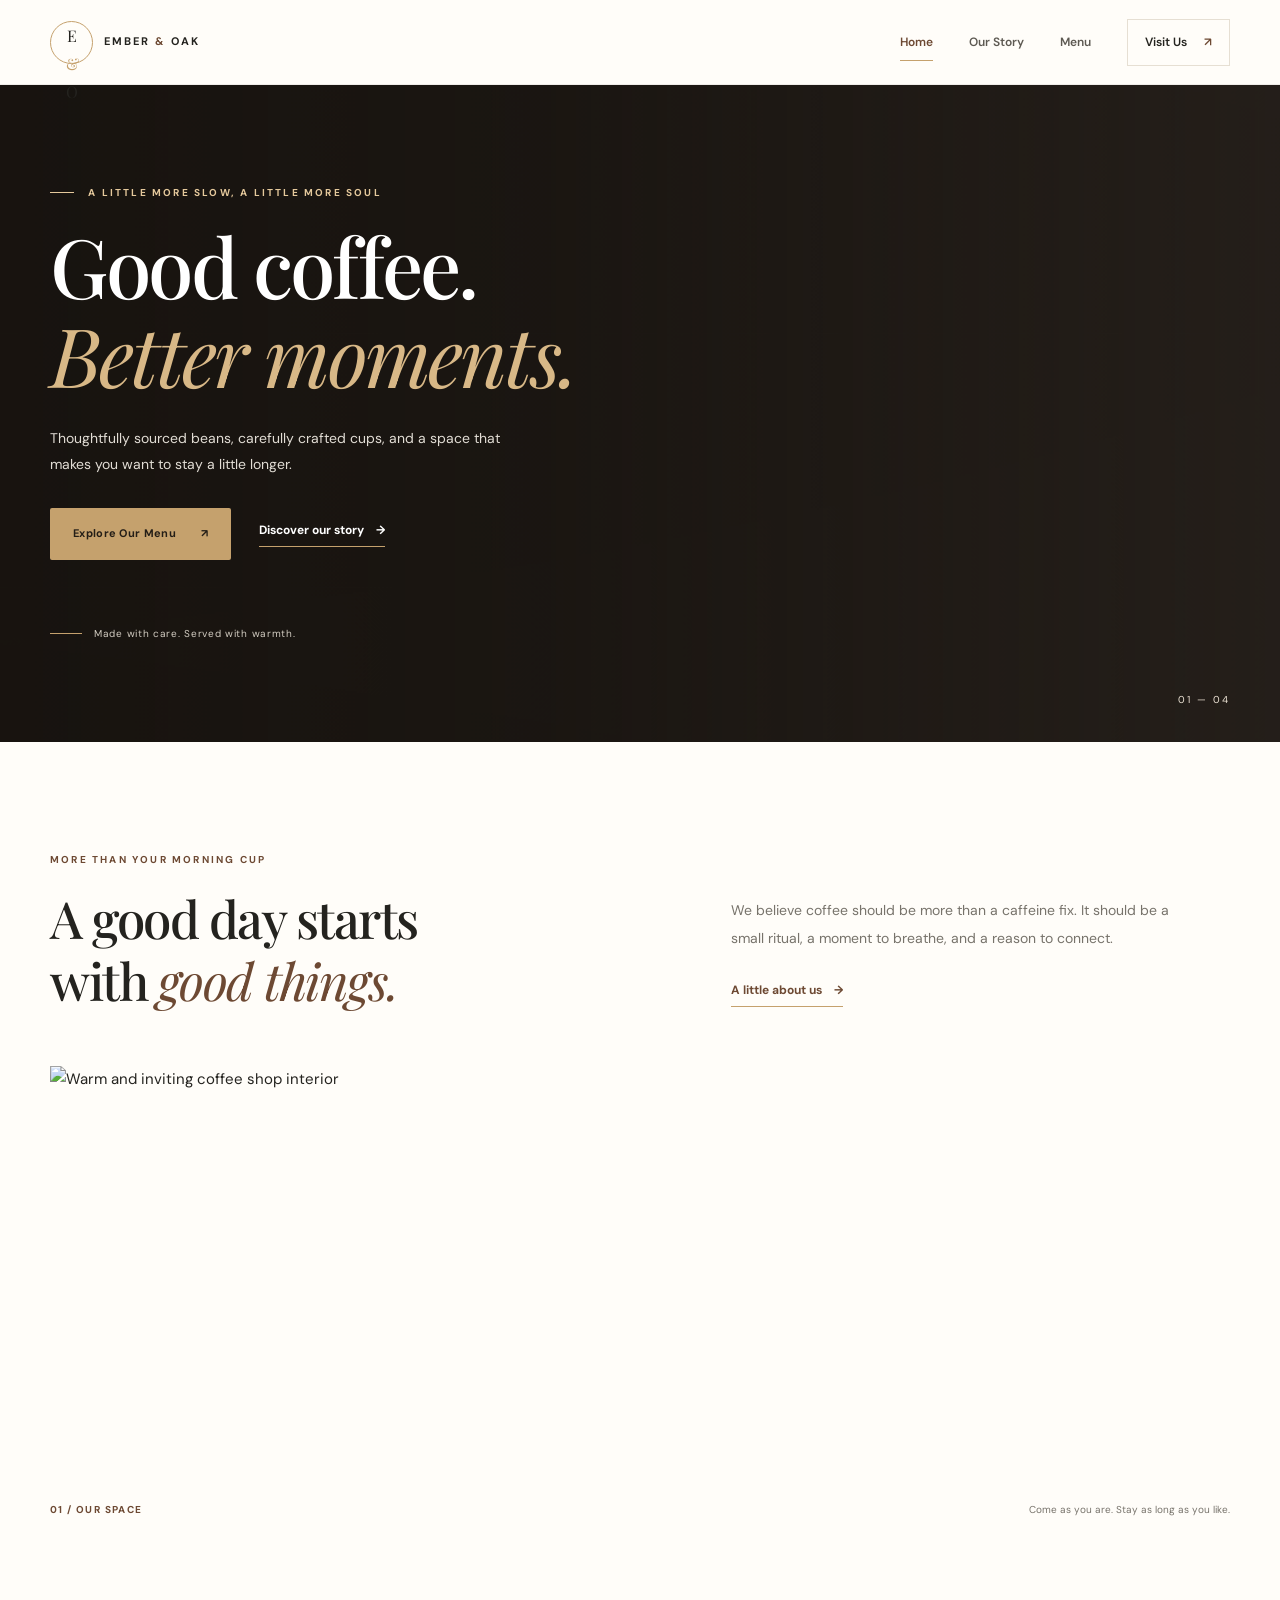
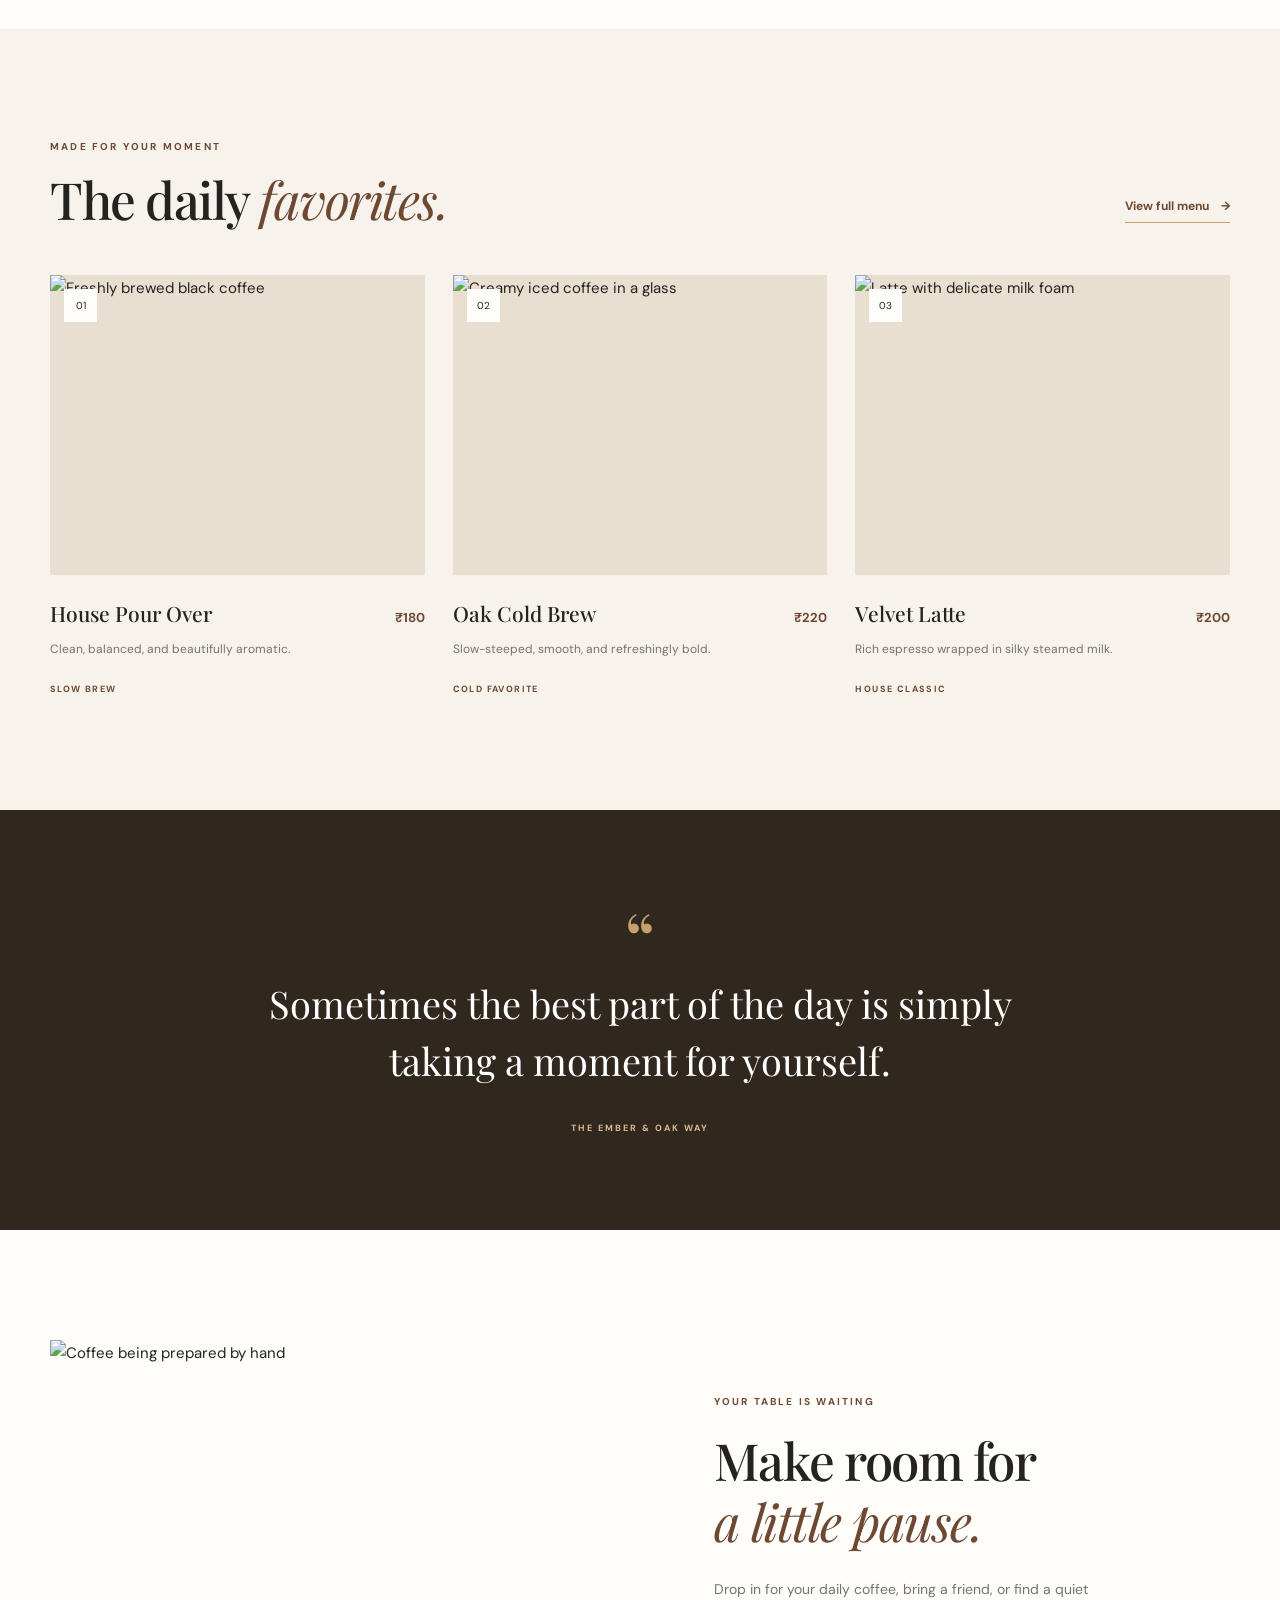
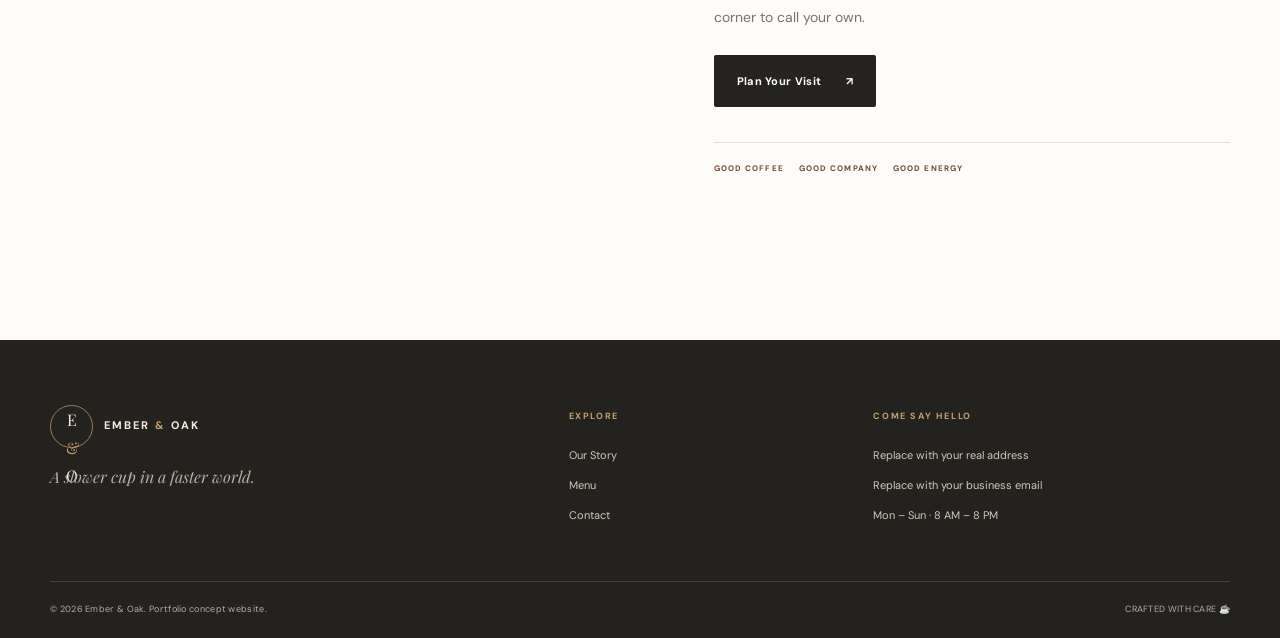
==== index.html @ 8f8582ab "Add files via upload" ====
<!DOCTYPE html>
<html lang="en">
<head>
  <meta charset="UTF-8">
  <meta name="viewport" content="width=device-width, initial-scale=1.0">
  <meta name="description" content="Discover Ember & Oak, a premium coffee experience built around carefully sourced beans, handcrafted drinks, and slow mornings.">
  <title>Ember & Oak | Coffee, Crafted Slowly</title>
  <link rel="preconnect" href="https://fonts.googleapis.com">
  <link rel="preconnect" href="https://fonts.gstatic.com" crossorigin>
  <link href="https://fonts.googleapis.com/css2?family=DM+Sans:wght@400;500;600;700&family=Playfair+Display:wght@400;500;600;700&display=swap" rel="stylesheet">
  <link rel="stylesheet" href="css/style.css">
  <script src="js/script.js" defer></script>
</head>
<body>
  <header class="site-header">
    <div class="container nav-wrap">
      <a class="logo" href="index.html"><span class="logo-mark">E<span>&</span>O</span><span class="logo-name">EMBER <span>&</span> OAK</span></a>
      <button class="menu-toggle" aria-label="Open navigation" aria-expanded="false"><span></span><span></span><span></span></button>
      <nav class="site-nav" aria-label="Main navigation">
        <a class="active" href="index.html">Home</a>
        <a href="about.html">Our Story</a>
        <a href="menu.html">Menu</a>
        <a class="nav-cta" href="contact.html">Visit Us <span>↗</span></a>
      </nav>
    </div>
  </header>

  <main>
    <section class="hero">
      <div class="hero-image"></div>
      <div class="container hero-content">
        <p class="eyebrow light-eyebrow"><span></span> A LITTLE MORE SLOW, A LITTLE MORE SOUL</p>
        <h1>Good coffee.<br><em>Better moments.</em></h1>
        <p class="hero-copy">Thoughtfully sourced beans, carefully crafted cups, and a space that makes you want to stay a little longer.</p>
        <div class="hero-actions">
          <a class="btn btn-primary" href="menu.html">Explore Our Menu <span>↗</span></a>
          <a class="text-link light-link" href="about.html">Discover our story <span>→</span></a>
        </div>
        <div class="hero-note"><span class="note-line"></span><span>Made with care. Served with warmth.</span></div>
      </div>
      <div class="hero-index">01 — 04</div>
    </section>

    <section class="intro-section section-space">
      <div class="container intro-grid">
        <div>
          <p class="eyebrow">MORE THAN YOUR MORNING CUP</p>
          <h2 class="section-title">A good day starts<br>with <em>good things.</em></h2>
        </div>
        <div class="intro-text">
          <p>We believe coffee should be more than a caffeine fix. It should be a small ritual, a moment to breathe, and a reason to connect.</p>
          <a class="text-link" href="about.html">A little about us <span>→</span></a>
        </div>
      </div>
      <div class="container intro-image-wrap">
        <img src="https://images.unsplash.com/photo-1445116572660-236099ec97a0?auto=format&fit=crop&w=1800&q=85" alt="Warm and inviting coffee shop interior" loading="lazy">
        <div class="image-caption"><span>01 / OUR SPACE</span><span>Come as you are. Stay as long as you like.</span></div>
      </div>
    </section>

    <section class="featured-section section-space">
      <div class="container">
        <div class="section-heading">
          <div><p class="eyebrow">MADE FOR YOUR MOMENT</p><h2 class="section-title">The daily <em>favorites.</em></h2></div>
          <a class="text-link" href="menu.html">View full menu <span>→</span></a>
        </div>
        <div class="product-grid">
          <article class="product-card">
            <div class="product-image"><img src="https://images.unsplash.com/photo-1510707577719-ae7c14805e3a?auto=format&fit=crop&w=900&q=85" alt="Freshly brewed black coffee" loading="lazy"><span class="product-number">01</span></div>
            <div class="product-meta"><h3>House Pour Over</h3><span>₹180</span></div>
            <p>Clean, balanced, and beautifully aromatic.</p>
            <span class="product-tag">SLOW BREW</span>
          </article>
          <article class="product-card">
            <div class="product-image"><img src="https://images.unsplash.com/photo-1461023058943-07fcbe16d735?auto=format&fit=crop&w=900&q=85" alt="Creamy iced coffee in a glass" loading="lazy"><span class="product-number">02</span></div>
            <div class="product-meta"><h3>Oak Cold Brew</h3><span>₹220</span></div>
            <p>Slow-steeped, smooth, and refreshingly bold.</p>
            <span class="product-tag">COLD FAVORITE</span>
          </article>
          <article class="product-card">
            <div class="product-image"><img src="https://images.unsplash.com/photo-1570968915860-54d5c301fa9f?auto=format&fit=crop&w=900&q=85" alt="Latte with delicate milk foam" loading="lazy"><span class="product-number">03</span></div>
            <div class="product-meta"><h3>Velvet Latte</h3><span>₹200</span></div>
            <p>Rich espresso wrapped in silky steamed milk.</p>
            <span class="product-tag">HOUSE CLASSIC</span>
          </article>
        </div>
      </div>
    </section>

    <section class="quote-section">
      <div class="container quote-inner">
        <span class="quote-mark">“</span>
        <p>Sometimes the best part of the day is simply taking a moment for yourself.</p>
        <span class="quote-credit">THE EMBER & OAK WAY</span>
      </div>
    </section>

    <section class="visit-section section-space">
      <div class="container visit-grid">
        <div class="visit-photo"><img src="https://images.unsplash.com/photo-1495474472287-4d71bcdd2085?auto=format&fit=crop&w=1200&q=85" alt="Coffee being prepared by hand" loading="lazy"></div>
        <div class="visit-content">
          <p class="eyebrow">YOUR TABLE IS WAITING</p>
          <h2 class="section-title">Make room for<br><em>a little pause.</em></h2>
          <p>Drop in for your daily coffee, bring a friend, or find a quiet corner to call your own.</p>
          <a class="btn btn-dark" href="contact.html">Plan Your Visit <span>↗</span></a>
          <div class="visit-detail"><span>GOOD COFFEE</span><span>GOOD COMPANY</span><span>GOOD ENERGY</span></div>
        </div>
      </div>
    </section>
  </main>

  <footer class="site-footer">
    <div class="container footer-main">
      <div><a class="logo footer-logo" href="index.html"><span class="logo-mark">E<span>&</span>O</span><span class="logo-name">EMBER <span>&</span> OAK</span></a><p class="footer-tagline">A slower cup in a faster world.</p></div>
      <div class="footer-links"><h4>EXPLORE</h4><a href="about.html">Our Story</a><a href="menu.html">Menu</a><a href="contact.html">Contact</a></div>
      <div class="footer-links"><h4>COME SAY HELLO</h4><p>Replace with your real address</p><p>Replace with your business email</p><p>Mon – Sun · 8 AM – 8 PM</p></div>
    </div>
    <div class="container footer-bottom"><span>© <span class="current-year">2026</span> Ember & Oak. Portfolio concept website.</span><span>CRAFTED WITH CARE ☕</span></div>
  </footer>
</body>
</html>
---- css/style.css ----
/* =========================================
   EMBER & OAK - SHARED DESIGN SYSTEM
   ========================================= */

:root {
  --cream: #f7f3ec;
  --paper: #fffdf9;
  --dark: #24231f;
  --brown: #6d4933;
  --brown-dark: #493326;
  --gold: #c5a16d;
  --muted: #77736b;
  --line: #e6dfd3;
  --serif: "Playfair Display", Georgia, serif;
  --sans: "DM Sans", Arial, sans-serif;
  --container: 1180px;
  --radius: 4px;
}

* { box-sizing: border-box; }
html { scroll-behavior: smooth; scroll-padding-top: 90px; }
body {
  margin: 0;
  background: var(--paper);
  color: var(--dark);
  font-family: var(--sans);
  font-size: 15px;
  line-height: 1.75;
  -webkit-font-smoothing: antialiased;
}
body, button, input, textarea, select { font-family: var(--sans); }
img { display: block; width: 100%; height: auto; }
a { color: inherit; text-decoration: none; }
button, input, textarea, select { font: inherit; }
button, a { -webkit-tap-highlight-color: transparent; }
button { cursor: pointer; }
::selection { background: #dfc9a8; color: var(--dark); }

.container { width: min(var(--container), calc(100% - 64px)); margin-inline: auto; }
.section-space { padding-block: 110px; }
.eyebrow {
  margin: 0 0 20px;
  color: var(--brown);
  font-size: 10px;
  font-weight: 700;
  letter-spacing: 2.2px;
  line-height: 1.6;
}
.eyebrow span {
  display: inline-block;
  width: 24px;
  height: 1px;
  margin: 0 10px 3px 0;
  background: currentColor;
}
.light-eyebrow { color: #e5c99c; }
.section-title {
  margin: 0;
  font-family: var(--serif);
  font-size: clamp(34px, 4vw, 54px);
  font-weight: 500;
  letter-spacing: -1.5px;
  line-height: 1.2;
}
.section-title em, h1 em, h2 em { color: var(--brown); font-weight: 400; }
.text-link {
  display: inline-flex;
  align-items: center;
  gap: 12px;
  padding-bottom: 5px;
  border-bottom: 1px solid var(--gold);
  color: var(--brown);
  font-size: 12px;
  font-weight: 700;
  transition: gap .25s ease, color .25s ease;
}
.text-link:hover { gap: 18px; color: var(--dark); }
.light-link { color: #fff; border-color: var(--gold); }

.btn {
  min-height: 52px;
  display: inline-flex;
  align-items: center;
  justify-content: center;
  gap: 25px;
  padding: 14px 22px;
  border: 1px solid transparent;
  border-radius: 2px;
  font-size: 11px;
  font-weight: 700;
  letter-spacing: .3px;
  transition: background .25s ease, color .25s ease, transform .25s ease;
}
.btn:hover { transform: translateY(-2px); }
.btn-primary { background: var(--gold); color: #241e17; }
.btn-primary:hover { background: #d5b887; }
.btn-dark { background: var(--dark); color: white; }
.btn-dark:hover { background: var(--brown); }

/* Header and navigation */
.site-header {
  position: relative;
  z-index: 20;
  background: var(--paper);
  border-bottom: 1px solid rgba(50, 40, 30, .08);
}
.nav-wrap { min-height: 84px; display: flex; align-items: center; justify-content: space-between; gap: 30px; }
.logo { display: inline-flex; align-items: center; gap: 11px; flex-shrink: 0; }
.logo-mark {
  width: 43px;
  height: 43px;
  display: grid;
  place-items: center;
  border: 1px solid var(--gold);
  border-radius: 50%;
  font-family: var(--serif);
  font-size: 16px;
  letter-spacing: -1px;
}
.logo-mark span { color: var(--gold); }
.logo-name { font-size: 11px; font-weight: 700; letter-spacing: 2px; }
.logo-name span { color: var(--brown); }
.site-nav { display: flex; align-items: center; gap: 36px; }
.site-nav > a {
  position: relative;
  padding: 8px 0;
  color: #5d5952;
  font-size: 12px;
  font-weight: 600;
  transition: color .2s ease;
}
.site-nav > a:not(.nav-cta)::after {
  position: absolute;
  right: 0;
  bottom: 0;
  left: 0;
  height: 1px;
  background: var(--gold);
  content: "";
  transform: scaleX(0);
  transform-origin: left;
  transition: transform .25s ease;
}
.site-nav > a:hover, .site-nav > a.active { color: var(--brown); }
.site-nav > a:hover::after, .site-nav > a.active::after { transform: scaleX(1); }
.site-nav .nav-cta {
  padding: 12px 17px;
  border: 1px solid var(--line);
  color: var(--dark);
}
.nav-cta span { margin-left: 14px; color: var(--brown); }
.site-nav .nav-cta:hover { border-color: var(--gold); background: var(--cream); }
.menu-toggle { display: none; }

/* Home hero */
.hero {
  position: relative;
  min-height: 650px;
  display: flex;
  align-items: center;
  overflow: hidden;
  background: #27211c;
  color: white;
}
.hero-image {
  position: absolute;
  inset: 0;
  background-image: linear-gradient(90deg, rgba(22, 18, 14, .88) 0%, rgba(22, 18, 14, .70) 43%, rgba(22, 18, 14, .12) 100%), url("https://images.unsplash.com/photo-1442512595331-e89e73853f31?auto=format&fit=crop&w=2000&q=90");
  background-position: center, center 52%;
  background-size: cover;
  transform: scale(1.02);
  animation: heroReveal 1.2s ease both;
}
.hero-content { position: relative; z-index: 1; padding-block: 100px; animation: contentReveal .8s .1s ease both; }
.hero h1, .page-hero h1, .menu-page-hero h1, .contact-hero h1 {
  margin: 0;
  font-family: var(--serif);
  font-size: clamp(48px, 6.6vw, 82px);
  font-weight: 500;
  letter-spacing: -2.8px;
  line-height: 1.09;
}
.hero h1 em, .page-hero h1 em { color: #d8b887; }
.hero-copy { max-width: 470px; margin: 25px 0 30px; color: #e2ddd5; font-size: 14px; line-height: 1.9; }
.hero-actions { display: flex; align-items: center; flex-wrap: wrap; gap: 28px; }
.hero-note { display: flex; align-items: center; gap: 12px; margin-top: 65px; color: #d4cec3; font-size: 10px; letter-spacing: .7px; }
.note-line { width: 32px; height: 1px; background: var(--gold); }
.hero-index { position: absolute; right: max(32px, calc((100vw - var(--container)) / 2)); bottom: 34px; color: #eee4d6; font-size: 10px; letter-spacing: 2px; }

/* Intro */
.intro-grid { display: grid; grid-template-columns: 1.1fr .9fr; align-items: end; gap: 70px; margin-bottom: 55px; }
.intro-text { max-width: 440px; padding-bottom: 4px; }
.intro-text p, .visit-content > p:not(.eyebrow) { margin: 0 0 24px; color: var(--muted); font-size: 14px; line-height: 2; }
.intro-image-wrap { position: relative; }
.intro-image-wrap > img { height: 420px; object-fit: cover; }
.image-caption { display: flex; justify-content: space-between; gap: 20px; padding-top: 15px; color: var(--muted); font-size: 10px; }
.image-caption span:first-child { color: var(--brown); font-weight: 700; letter-spacing: 1.4px; }

/* Featured products */
.featured-section { background: var(--cream); }
.section-heading { display: flex; align-items: end; justify-content: space-between; gap: 35px; margin-bottom: 45px; }
.section-heading .eyebrow { margin-bottom: 14px; }
.section-heading > .text-link { margin-bottom: 7px; }
.product-grid { display: grid; grid-template-columns: repeat(3, minmax(0, 1fr)); gap: 28px; }
.product-card { min-width: 0; }
.product-image { position: relative; overflow: hidden; background: #e8dfd1; }
.product-image img { height: 300px; object-fit: cover; transition: transform .5s ease; }
.product-card:hover .product-image img { transform: scale(1.045); }
.product-number { position: absolute; top: 14px; left: 14px; display: grid; width: 33px; height: 33px; place-items: center; background: var(--paper); font-size: 10px; }
.product-meta { display: flex; align-items: baseline; justify-content: space-between; gap: 15px; margin-top: 20px; }
.product-meta h3 { margin: 0; font-family: var(--serif); font-size: 21px; font-weight: 500; }
.product-meta > span { color: var(--brown); font-size: 13px; font-weight: 700; }
.product-card > p { margin: 7px 0 14px; color: var(--muted); font-size: 12px; }
.product-tag { color: var(--brown); font-size: 9px; font-weight: 700; letter-spacing: 1.4px; }

/* Quote and visit */
.quote-section { padding-block: 90px; background: #30271f; color: white; text-align: center; }
.quote-inner { max-width: 760px; }
.quote-mark { display: block; height: 60px; color: var(--gold); font-family: var(--serif); font-size: 76px; line-height: 1; }
.quote-inner > p { margin: 15px 0 24px; font-family: var(--serif); font-size: clamp(25px, 3.3vw, 38px); line-height: 1.5; }
.quote-credit { color: #d9bc91; font-size: 9px; font-weight: 700; letter-spacing: 2px; }
.visit-grid { display: grid; grid-template-columns: 1fr .9fr; align-items: center; gap: 90px; }
.visit-photo img { height: 490px; object-fit: cover; }
.visit-content > p:not(.eyebrow) { max-width: 410px; margin-top: 23px; }
.visit-detail { display: flex; flex-wrap: wrap; gap: 15px; margin-top: 35px; padding-top: 18px; border-top: 1px solid var(--line); color: var(--brown); font-size: 8px; font-weight: 700; letter-spacing: 1.1px; }

/* Shared footer */
.site-footer { padding-top: 65px; background: #24221e; color: #f5eee3; }
.footer-main { display: grid; grid-template-columns: 1.3fr .7fr 1fr; gap: 55px; padding-bottom: 55px; }
.footer-logo .logo-mark { border-color: #9c7d53; }
.footer-logo .logo-name { color: #f5eee3; }
.footer-logo .logo-name span { color: var(--gold); }
.footer-tagline { margin: 15px 0 0; color: #b7b0a5; font-family: var(--serif); font-size: 16px; font-style: italic; }
.footer-links { display: flex; flex-direction: column; align-items: flex-start; gap: 9px; }
.footer-links h4 { margin: 4px 0 12px; color: var(--gold); font-size: 9px; letter-spacing: 1.6px; }
.footer-links a, .footer-links p { margin: 0; color: #d1c9bd; font-size: 11px; line-height: 1.9; }
.footer-links a:hover { color: white; }
.footer-bottom { display: flex; justify-content: space-between; gap: 20px; padding-block: 20px; border-top: 1px solid #454039; color: #b6afa4; font-size: 9px; letter-spacing: .3px; }

/* About page hero */
.page-hero { position: relative; min-height: 490px; display: flex; align-items: center; overflow: hidden; background: #30271f; color: white; }
.page-hero-image { position: absolute; inset: 0; background: linear-gradient(90deg, rgba(27, 21, 16, .85), rgba(27, 21, 16, .28)), url("https://images.unsplash.com/photo-1442512595331-e89e73853f31?auto=format&fit=crop&w=1800&q=85") center 55% / cover; }
.page-hero-content { position: relative; z-index: 1; padding-block: 80px; }
.page-hero-content > p:last-child { max-width: 500px; margin: 23px 0 0; color: #e2dbd0; font-size: 14px; line-height: 1.9; }
.story-grid { display: grid; grid-template-columns: 1fr 1fr; align-items: center; gap: 85px; }
.story-copy > p:not(.eyebrow) { margin: 23px 0 0; color: var(--muted); font-size: 13px; line-height: 2; }
.story-image { position: relative; }
.story-image > img { height: 500px; object-fit: cover; }
.image-stamp { position: absolute; right: -20px; bottom: 25px; display: grid; width: 115px; height: 115px; place-content: center; border: 1px solid var(--gold); background: var(--paper); color: var(--brown); font-family: var(--serif); font-size: 15px; line-height: 1.5; text-align: center; transform: rotate(4deg); }
.values-section { background: var(--cream); }
.heading-description { max-width: 350px; margin: 0 0 5px; color: var(--muted); font-size: 13px; line-height: 2; }
.values-grid { display: grid; grid-template-columns: repeat(3, minmax(0, 1fr)); gap: 22px; }
.value-card { position: relative; min-height: 265px; padding: 30px; border: 1px solid #e3dacb; background: rgba(255,255,255,.35); }
.value-number { position: absolute; top: 23px; right: 24px; color: #a49a89; font-size: 10px; letter-spacing: 1px; }
.value-icon { margin-bottom: 25px; color: var(--brown); font-family: var(--serif); font-size: 34px; }
.value-card h3 { margin: 0 0 12px; font-family: var(--serif); font-size: 21px; font-weight: 500; }
.value-card p { margin: 0; color: var(--muted); font-size: 12px; line-height: 1.9; }
.process-grid { display: grid; grid-template-columns: 1fr 1fr; align-items: center; gap: 85px; }
.process-image img { height: 570px; object-fit: cover; }
.process-copy > .section-title { margin-bottom: 35px; }
.process-step { display: grid; grid-template-columns: 38px 1fr; gap: 18px; padding-block: 20px; border-top: 1px solid var(--line); }
.process-step > span { color: var(--brown); font-size: 10px; font-weight: 700; }
.process-step h3 { margin: 0 0 5px; font-family: var(--serif); font-size: 19px; font-weight: 500; }
.process-step p { margin: 0; color: var(--muted); font-size: 12px; line-height: 1.9; }
.cta-band { padding-block: 65px; background: #30271f; color: white; }
.cta-band-inner { display: flex; align-items: center; justify-content: space-between; gap: 35px; }
.cta-band .eyebrow { margin-bottom: 12px; }
.cta-band h2, .menu-bottom-cta h2, .contact-image-overlay h2 { margin: 0; font-family: var(--serif); font-size: clamp(30px, 4vw, 44px); font-weight: 500; line-height: 1.3; }
.cta-band h2 em, .menu-bottom-cta h2 em, .contact-image-overlay h2 em { color: #d8b887; }

/* Menu page */
.menu-page-hero { padding-block: 90px; background: var(--cream); }
.menu-page-hero-inner { position: relative; }
.menu-page-hero h1 { color: var(--dark); }
.menu-page-hero h1 em, .contact-hero h1 em { color: var(--brown); }
.menu-page-hero-inner > p:not(.eyebrow) { max-width: 500px; margin: 22px 0 0; color: var(--muted); font-size: 14px; line-height: 2; }
.menu-hero-note { margin-top: 40px; padding-top: 18px; border-top: 1px solid #dfd5c6; color: var(--brown); font-size: 9px; font-weight: 700; letter-spacing: 1.7px; }
.menu-listing { padding-top: 85px; }
.menu-toolbar { display: flex; align-items: end; justify-content: space-between; gap: 30px; margin-bottom: 42px; }
.menu-toolbar .eyebrow { margin-bottom: 12px; }
.menu-filters { display: flex; flex-wrap: wrap; gap: 8px; }
.filter-btn { padding: 10px 15px; border: 1px solid var(--line); border-radius: 2px; background: transparent; color: var(--muted); font-size: 10px; font-weight: 600; transition: all .2s ease; }
.filter-btn:hover, .filter-btn.active { border-color: var(--dark); background: var(--dark); color: white; }
.menu-grid { display: grid; grid-template-columns: repeat(3, minmax(0, 1fr)); gap: 35px 25px; }
.menu-card { min-width: 0; animation: contentReveal .35s ease both; }
.menu-card[hidden] { display: none; }
.menu-card-image { position: relative; overflow: hidden; background: var(--cream); }
.menu-card-image img { height: 230px; object-fit: cover; transition: transform .4s ease; }
.menu-card:hover .menu-card-image img { transform: scale(1.04); }
.menu-card-image > span { position: absolute; top: 12px; left: 12px; padding: 6px 9px; background: var(--paper); color: var(--brown); font-size: 8px; font-weight: 700; letter-spacing: .8px; }
.menu-card-body { padding-top: 16px; }
.menu-card-title { display: flex; align-items: baseline; justify-content: space-between; gap: 12px; }
.menu-card-title h3 { margin: 0; font-family: var(--serif); font-size: 20px; font-weight: 500; }
.menu-card-title strong { color: var(--brown); font-size: 13px; }
.menu-card-body > p { min-height: 45px; margin: 9px 0 13px; color: var(--muted); font-size: 11px; line-height: 1.8; }
.menu-card-foot { display: flex; justify-content: space-between; gap: 10px; padding-top: 12px; border-top: 1px solid var(--line); color: var(--brown); font-size: 8px; font-weight: 700; letter-spacing: .9px; }
.menu-disclaimer { margin: 35px 0 0; color: var(--muted); font-size: 10px; line-height: 1.8; }
.menu-bottom-cta { padding-block: 70px; background: #30271f; color: white; text-align: center; }
.menu-bottom-cta .eyebrow { margin-bottom: 12px; }
.menu-bottom-cta .btn { margin-top: 25px; }

/* Contact page */
.contact-hero { padding-block: 95px; background: var(--cream); }
.contact-hero h1 { color: var(--dark); }
.contact-hero > .container > p:last-child { max-width: 500px; margin: 24px 0 0; color: var(--muted); font-size: 14px; line-height: 2; }
.contact-grid { display: grid; grid-template-columns: .85fr 1.15fr; gap: 90px; align-items: start; }
.contact-intro { max-width: 420px; margin: 24px 0 35px; color: var(--muted); font-size: 13px; line-height: 2; }
.contact-detail { display: grid; grid-template-columns: 42px 1fr; gap: 15px; margin-top: 25px; }
.contact-detail-icon { display: grid; width: 40px; height: 40px; place-items: center; border: 1px solid var(--line); color: var(--brown); font-size: 15px; }
.contact-detail h3 { margin: 0 0 4px; font-size: 9px; font-weight: 700; letter-spacing: 1.3px; }
.contact-detail p { margin: 0; color: var(--muted); font-size: 12px; line-height: 1.9; overflow-wrap: anywhere; }
.contact-detail small { color: #91897e; font-size: 10px; }
.contact-note { margin-top: 35px; padding: 20px; border-left: 2px solid var(--gold); background: var(--cream); }
.contact-note > span { color: var(--brown); font-size: 9px; font-weight: 700; letter-spacing: 1.3px; }
.contact-note p { margin: 8px 0 0; color: var(--muted); font-size: 11px; line-height: 1.9; }
.contact-form-panel { padding: 38px; border: 1px solid var(--line); background: #fff; }
.contact-form-panel > .eyebrow { margin-bottom: 10px; }
.contact-form-panel > h2 { margin: 0 0 30px; font-family: var(--serif); font-size: 30px; font-weight: 500; line-height: 1.3; }
.form-row { display: grid; grid-template-columns: 1fr 1fr; gap: 18px; }
.form-field { display: flex; flex-direction: column; gap: 8px; margin-bottom: 20px; }
.form-field label { color: #48443e; font-size: 11px; font-weight: 700; }
.form-field input, .form-field select, .form-field textarea { width: 100%; min-width: 0; padding: 13px 14px; border: 1px solid #e2dbd0; border-radius: 2px; outline: none; background: #fff; color: var(--dark); font-size: 12px; transition: border-color .2s ease, box-shadow .2s ease; }
.form-field input:focus, .form-field select:focus, .form-field textarea:focus { border-color: var(--gold); box-shadow: 0 0 0 3px rgba(197,161,109,.12); }
.form-field input::placeholder, .form-field textarea::placeholder { color: #a49d92; }
.form-field textarea { resize: vertical; min-height: 130px; }
.consent-row { display: flex; align-items: flex-start; gap: 10px; margin: 0 0 22px; color: var(--muted); font-size: 10px; line-height: 1.8; }
.consent-row input { flex-shrink: 0; margin-top: 5px; accent-color: var(--brown); }
.form-submit { width: 100%; }
.form-status { margin: 15px 0 0; font-size: 12px; line-height: 1.7; }
.form-status.success { color: #287446; }
.form-status.error { color: #a83232; }
.contact-image-band { position: relative; height: 390px; overflow: hidden; background: #30271f; }
.contact-image-band > img { width: 100%; height: 100%; object-fit: cover; }
.contact-image-band::after { position: absolute; inset: 0; background: linear-gradient(90deg, rgba(30,24,18,.78), rgba(30,24,18,.15)); content: ""; }
.contact-image-overlay { position: absolute; z-index: 1; top: 50%; left: max(32px, calc((100vw - var(--container)) / 2)); color: white; transform: translateY(-50%); }
.contact-image-overlay .eyebrow { margin-bottom: 12px; }

/* Motion */
@keyframes heroReveal { from { opacity: .55; transform: scale(1.06); } to { opacity: 1; transform: scale(1.02); } }
@keyframes contentReveal { from { opacity: 0; transform: translateY(12px); } to { opacity: 1; transform: translateY(0); } }

@media (prefers-reduced-motion: reduce) {
  *, *::before, *::after { scroll-behavior: auto !important; animation-duration: .01ms !important; animation-iteration-count: 1 !important; transition-duration: .01ms !important; }
}

/* Tablet */
@media (max-width: 950px) {
  .container { width: min(var(--container), calc(100% - 44px)); }
  .site-nav { gap: 22px; }
  .hero { min-height: 600px; }
  .intro-grid, .story-grid, .process-grid { gap: 45px; }
  .visit-grid { gap: 45px; }
  .product-image img { height: 250px; }
  .menu-toolbar { align-items: flex-start; flex-direction: column; }
  .menu-grid { grid-template-columns: repeat(2, minmax(0, 1fr)); }
  .contact-grid { gap: 40px; }
  .contact-form-panel { padding: 28px; }
  .footer-main { gap: 30px; }
}

/* Mobile navigation and layout */
@media (max-width: 700px) {
  .container { width: calc(100% - 38px); }
  .section-space { padding-block: 70px; }
  .nav-wrap { min-height: 72px; }
  .logo-mark { width: 39px; height: 39px; }
  .logo-name { font-size: 10px; letter-spacing: 1.5px; }
  .menu-toggle {
    width: 42px;
    height: 42px;
    display: flex;
    flex-direction: column;
    align-items: center;
    justify-content: center;
    gap: 5px;
    border: 1px solid var(--line);
    background: transparent;
  }
  .menu-toggle span { display: block; width: 18px; height: 1px; background: var(--dark); transition: transform .2s ease, opacity .2s ease; }
  .menu-toggle[aria-expanded="true"] span:first-child { transform: translateY(6px) rotate(45deg); }
  .menu-toggle[aria-expanded="true"] span:nth-child(2) { opacity: 0; }
  .menu-toggle[aria-expanded="true"] span:last-child { transform: translateY(-6px) rotate(-45deg); }
  .site-nav {
    position: absolute;
    top: 100%;
    right: 0;
    left: 0;
    display: none;
    align-items: stretch;
    flex-direction: column;
    gap: 0;
    padding: 12px 19px 20px;
    border-top: 1px solid var(--line);
    border-bottom: 1px solid var(--line);
    background: var(--paper);
    box-shadow: 0 15px 25px rgba(0,0,0,.07);
  }
  .site-nav.is-open { display: flex; }
  .site-nav > a { padding: 13px 0; }
  .site-nav .nav-cta { margin-top: 8px; padding: 12px 14px; }
  .site-nav > a:not(.nav-cta)::after { display: none; }
  .hero { min-height: 600px; }
  .hero-image { background-image: linear-gradient(90deg, rgba(22,18,14,.85), rgba(22,18,14,.52)), url("https://images.unsplash.com/photo-1442512595331-e89e73853f31?auto=format&fit=crop&w=1200&q=85"); background-position: center, 58% center; }
  .hero-content { padding-block: 80px; }
  .hero h1, .page-hero h1, .menu-page-hero h1, .contact-hero h1 { font-size: clamp(46px, 11vw, 66px); letter-spacing: -1.8px; }
  .hero-copy { max-width: 390px; font-size: 13px; }
  .hero-actions { align-items: flex-start; flex-direction: column; gap: 20px; }
  .hero-note { margin-top: 40px; }
  .hero-index { right: 19px; bottom: 20px; }
  .intro-grid, .story-grid, .process-grid, .visit-grid { grid-template-columns: 1fr; gap: 28px; }
  .intro-grid { margin-bottom: 30px; }
  .intro-text { max-width: none; }
  .intro-image-wrap > img { height: 300px; }
  .image-caption { flex-direction: column; gap: 5px; }
  .section-heading { align-items: flex-start; flex-direction: column; gap: 20px; margin-bottom: 30px; }
  .product-grid { grid-template-columns: 1fr; gap: 32px; }
  .product-image img { height: 300px; }
  .product-meta { margin-top: 15px; }
  .quote-section { padding-block: 65px; }
  .quote-inner > p { font-size: 27px; }
  .visit-photo img { height: 320px; }
  .visit-content { padding-top: 10px; }
  .footer-main { grid-template-columns: 1fr 1fr; gap: 35px 25px; padding-bottom: 38px; }
  .footer-main > div:first-child { grid-column: 1 / -1; }
  .footer-bottom { flex-direction: column; gap: 7px; }
  .page-hero { min-height: 430px; }
  .page-hero-content { padding-block: 65px; }
  .story-image { margin-right: 15px; }
  .story-image > img { height: 350px; }
  .image-stamp { right: -12px; width: 92px; height: 92px; font-size: 12px; }
  .heading-description { margin-top: 3px; }
  .values-grid { grid-template-columns: 1fr; gap: 14px; }
  .value-card { min-height: 0; padding: 25px; }
  .value-icon { margin-bottom: 12px; }
  .process-image img { height: 340px; }
  .process-copy > .section-title { margin-bottom: 25px; }
  .cta-band { padding-block: 45px; }
  .cta-band-inner { align-items: flex-start; flex-direction: column; gap: 25px; }
  .menu-page-hero, .contact-hero { padding-block: 70px; }
  .menu-hero-note { margin-top: 28px; }
  .menu-listing { padding-top: 65px; }
  .menu-toolbar { gap: 23px; }
  .menu-filters { gap: 7px; }
  .filter-btn { padding: 9px 11px; font-size: 9px; }
  .menu-grid { grid-template-columns: 1fr; gap: 30px; }
  .menu-card-image img { height: 260px; }
  .menu-card-body > p { min-height: 0; }
  .menu-bottom-cta { padding-block: 55px; }
  .contact-grid { grid-template-columns: 1fr; gap: 40px; }
  .contact-form-panel { padding: 23px 18px; }
  .contact-form-panel > h2 { font-size: 27px; }
  .form-row { grid-template-columns: 1fr; gap: 0; }
  .contact-image-band { height: 310px; }
  .contact-image-overlay { right: 19px; left: 19px; }
}

/* Small phones */
@media (max-width: 380px) {
  .container { width: calc(100% - 30px); }
  .logo { gap: 7px; }
  .logo-name { font-size: 9px; letter-spacing: 1px; }
  .hero h1, .page-hero h1, .menu-page-hero h1, .contact-hero h1 { font-size: 43px; }
  .section-title { font-size: 33px; }
  .btn { gap: 15px; padding-inline: 15px; }
  .menu-filters { gap: 5px; }
  .filter-btn { padding: 8px 9px; }
  .footer-main { grid-template-columns: 1fr; }
  .footer-main > div:first-child { grid-column: auto; }
}
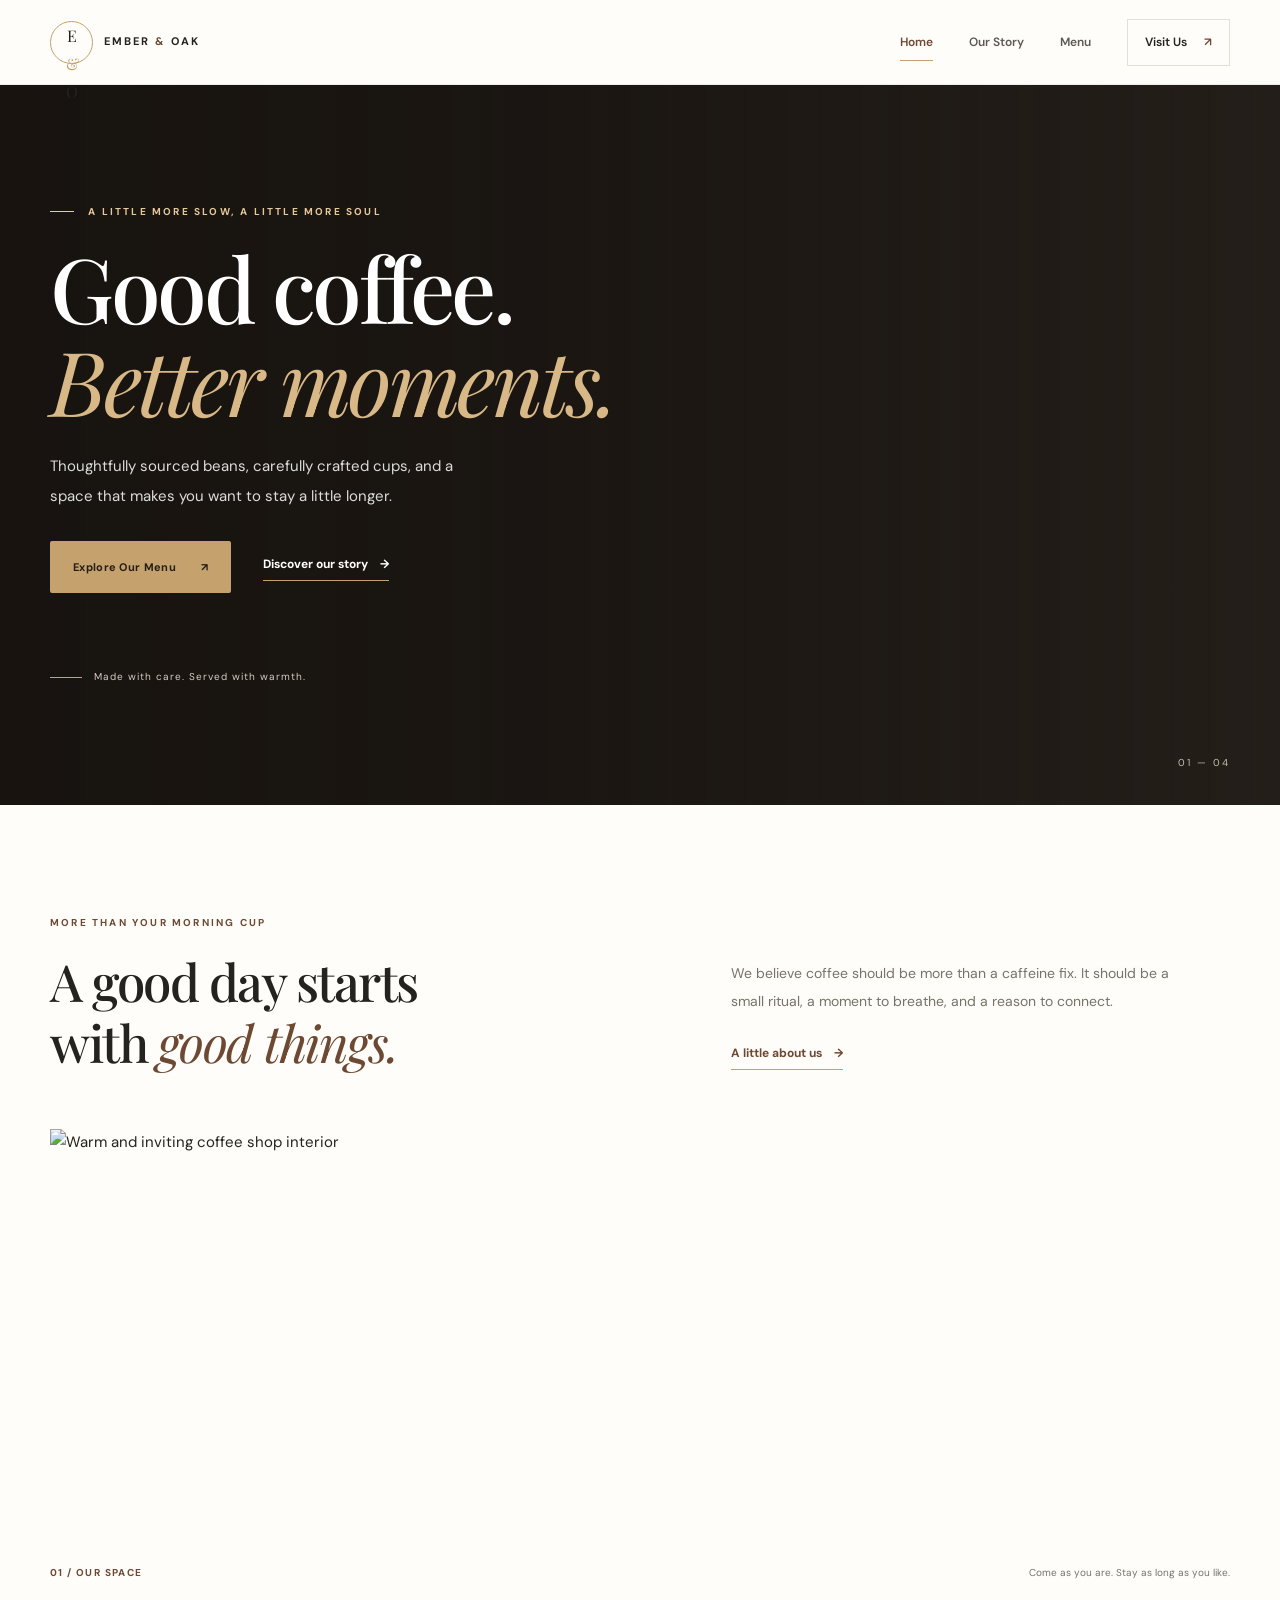
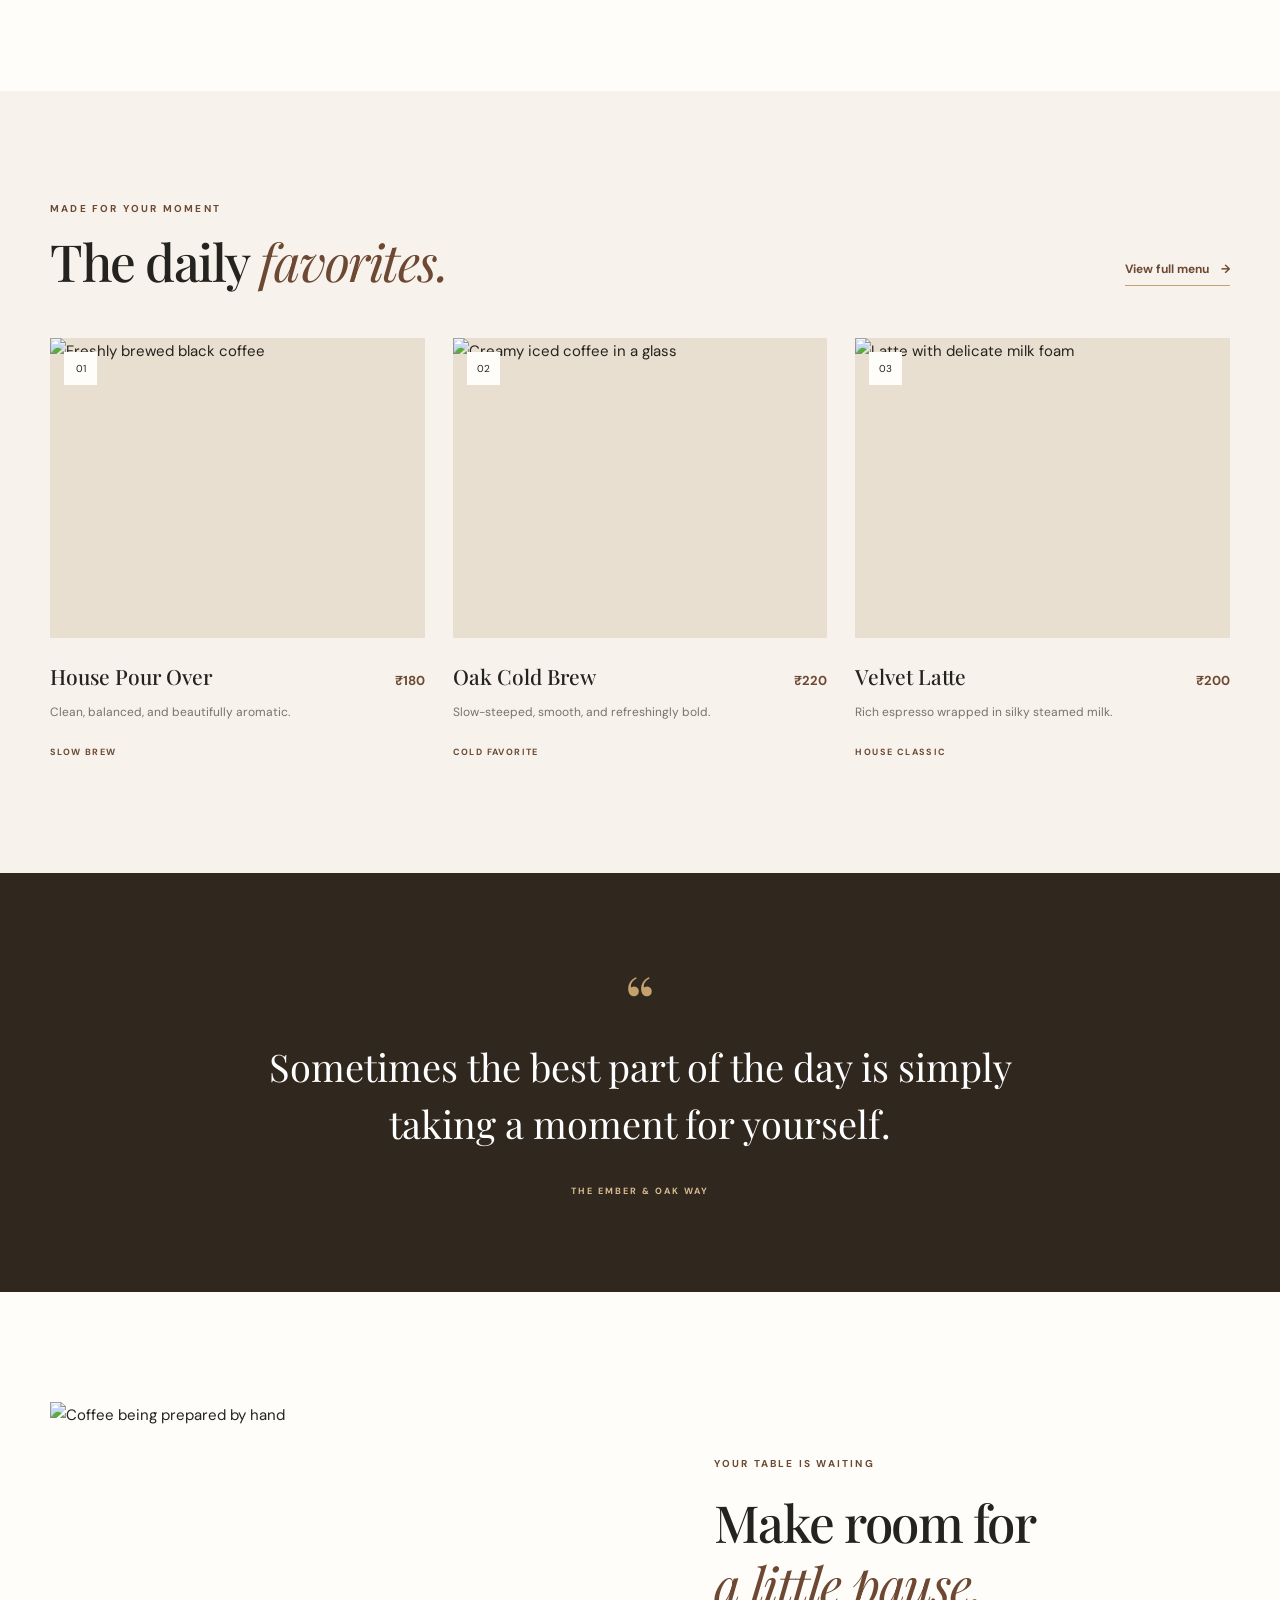
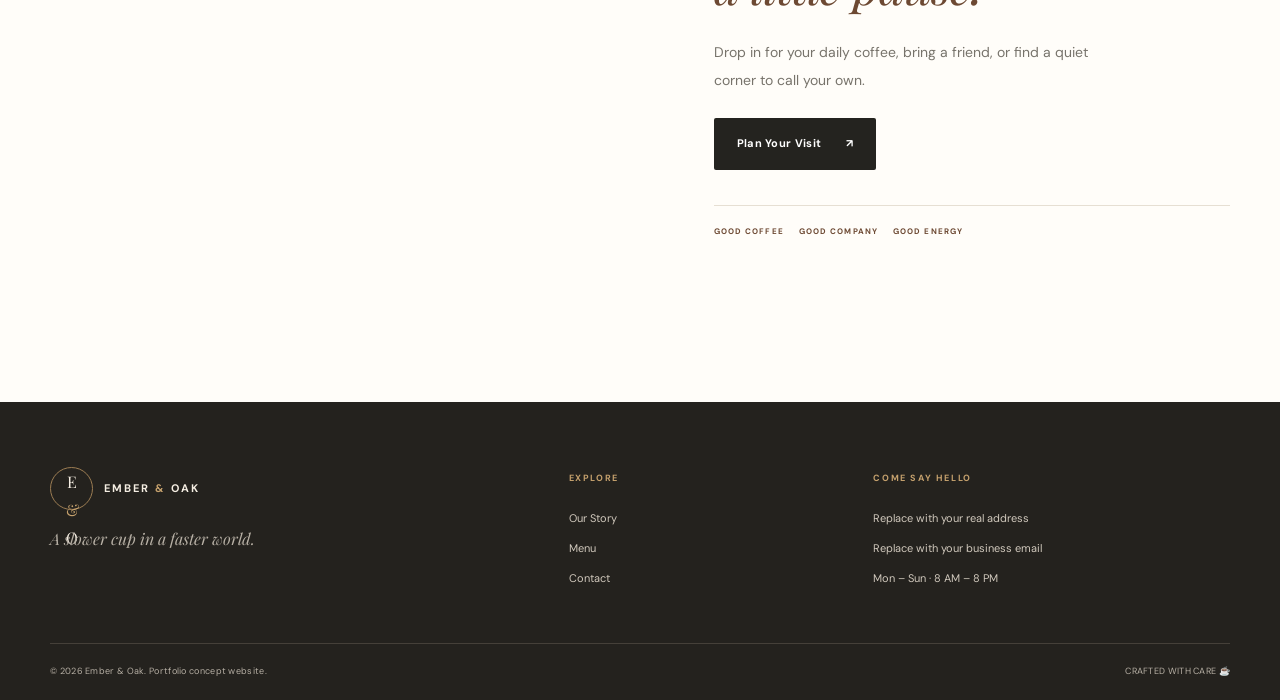
==== commit 633bff66: "Add SEO and social sharing metadata" ====
--- a/index.html
+++ b/index.html
@@ -5,6 +5,14 @@
   <meta charset="UTF-8">
   <meta name="viewport" content="width=device-width, initial-scale=1.0">
   <meta name="description" content="Discover Ember & Oak, a premium coffee experience built around carefully sourced beans, handcrafted drinks, and slow mornings.">
+  
+<meta property="og:type" content="website">
+<meta property="og:title" content="Ember & Oak | Coffee, Crafted Slowly">
+<meta property="og:description" content="Thoughtfully sourced beans, handcrafted coffee, and a space to slow down and enjoy the moment.">
+<meta property="og:url" content="https://sayanft.github.io/ember-oak-website/">
+<meta name="twitter:card" content="summary">
+<meta name="theme-color" content="#24231f">
+
   <title>Ember & Oak | Coffee, Crafted Slowly</title>
   <link rel="preconnect" href="https://fonts.googleapis.com">
   <link rel="preconnect" href="https://fonts.gstatic.com" crossorigin>
--- a/css/style.css
+++ b/css/style.css
@@ -467,4 +467,193 @@
   .filter-btn { padding: 8px 9px; }
   .footer-main { grid-template-columns: 1fr; }
   .footer-main > div:first-child { grid-column: auto; }
-}
+}/* =========================================
+   CONTACT FORM - PREMIUM ENHANCEMENTS
+   ========================================= */
+
+.contact-form-panel {
+  border-radius: 6px;
+  box-shadow: 0 18px 45px rgba(36, 35, 31, 0.06);
+  transition: box-shadow 0.3s ease, transform 0.3s ease;
+}
+
+.contact-form-panel:hover {
+  box-shadow: 0 22px 55px rgba(36, 35, 31, 0.09);
+}
+
+.form-field input,
+.form-field select,
+.form-field textarea {
+  min-height: 48px;
+  border-radius: 4px;
+  transition: border-color 0.25s ease,
+              box-shadow 0.25s ease,
+              background 0.25s ease;
+}
+
+.form-field input:hover,
+.form-field select:hover,
+.form-field textarea:hover {
+  border-color: var(--gold);
+}
+
+.form-field input:focus,
+.form-field select:focus,
+.form-field textarea:focus {
+  border-color: var(--brown);
+  background: #fffdf9;
+  box-shadow: 0 0 0 4px rgba(197, 161, 109, 0.14);
+}
+
+.form-submit {
+  border-radius: 4px;
+  transition: background 0.25s ease,
+              transform 0.25s ease,
+              box-shadow 0.25s ease;
+}
+
+.form-submit:hover {
+  box-shadow: 0 8px 20px rgba(36, 35, 31, 0.16);
+}
+
+.form-submit:disabled {
+  cursor: not-allowed;
+  opacity: 0.65;
+  transform: none;
+}
+
+.consent-row {
+  cursor: pointer;
+}
+
+.consent-row input {
+  width: 15px;
+  height: 15px;
+  accent-color: var(--brown);
+}
+
+
+/* =========================================
+   HOMEPAGE - PREMIUM ENHANCEMENTS
+   ========================================= */
+
+/* Featured coffee cards */
+.product-card {
+  transition: transform 0.3s ease, box-shadow 0.3s ease;
+}
+
+.product-card:hover {
+  transform: translateY(-6px);
+  box-shadow: 0 16px 35px rgba(36, 35, 31, 0.09);
+}
+
+/* Coffee images */
+.product-image,
+.intro-image-wrap,
+.visit-photo {
+  overflow: hidden;
+}
+
+.product-image img,
+.intro-image-wrap img,
+.visit-photo img {
+  transition: transform 0.6s ease;
+}
+
+.product-card:hover .product-image img {
+  transform: scale(1.06);
+}
+
+.intro-image-wrap:hover img,
+.visit-photo:hover img {
+  transform: scale(1.025);
+}
+
+/* Homepage buttons */
+.hero-actions .btn,
+.visit-content .btn {
+  transition: transform 0.25s ease, box-shadow 0.25s ease;
+}
+
+.hero-actions .btn:hover,
+.visit-content .btn:hover {
+  transform: translateY(-3px);
+  box-shadow: 0 8px 20px rgba(36, 35, 31, 0.16);
+}
+
+/* Accessible keyboard focus */
+.product-card a:focus-visible,
+.hero-actions a:focus-visible,
+.visit-content a:focus-visible {
+  outline: 2px solid var(--gold);
+  outline-offset: 4px;
+}
+
+/* =========================================
+   HERO SECTION - PREMIUM FINISH
+   ========================================= */
+
+.hero {
+  min-height: 720px;
+}
+
+.hero-image {
+  background-position: center, center 52%;
+  animation: heroReveal 1.5s ease both;
+}
+
+.hero-content {
+  max-width: 1180px;
+}
+
+.hero h1 {
+  font-size: clamp(54px, 7vw, 92px);
+  letter-spacing: -3.5px;
+  line-height: 1.04;
+}
+
+.hero-copy {
+  max-width: 440px;
+  font-size: 15px;
+  line-height: 2;
+  color: rgba(255, 255, 255, 0.85);
+}
+
+.hero-actions {
+  gap: 32px;
+}
+
+.hero-note {
+  margin-top: 75px;
+  letter-spacing: 1px;
+}
+
+.hero-index {
+  opacity: 0.8;
+}
+
+/* Mobile adjustments */
+@media (max-width: 700px) {
+  .hero {
+    min-height: 650px;
+  }
+
+  .hero-content {
+    padding-block: 85px;
+  }
+
+  .hero h1 {
+    font-size: clamp(46px, 11vw, 64px);
+    letter-spacing: -2px;
+  }
+
+  .hero-copy {
+    font-size: 14px;
+    max-width: 340px;
+  }
+
+  .hero-note {
+    margin-top: 48px;
+  }
+}
+
